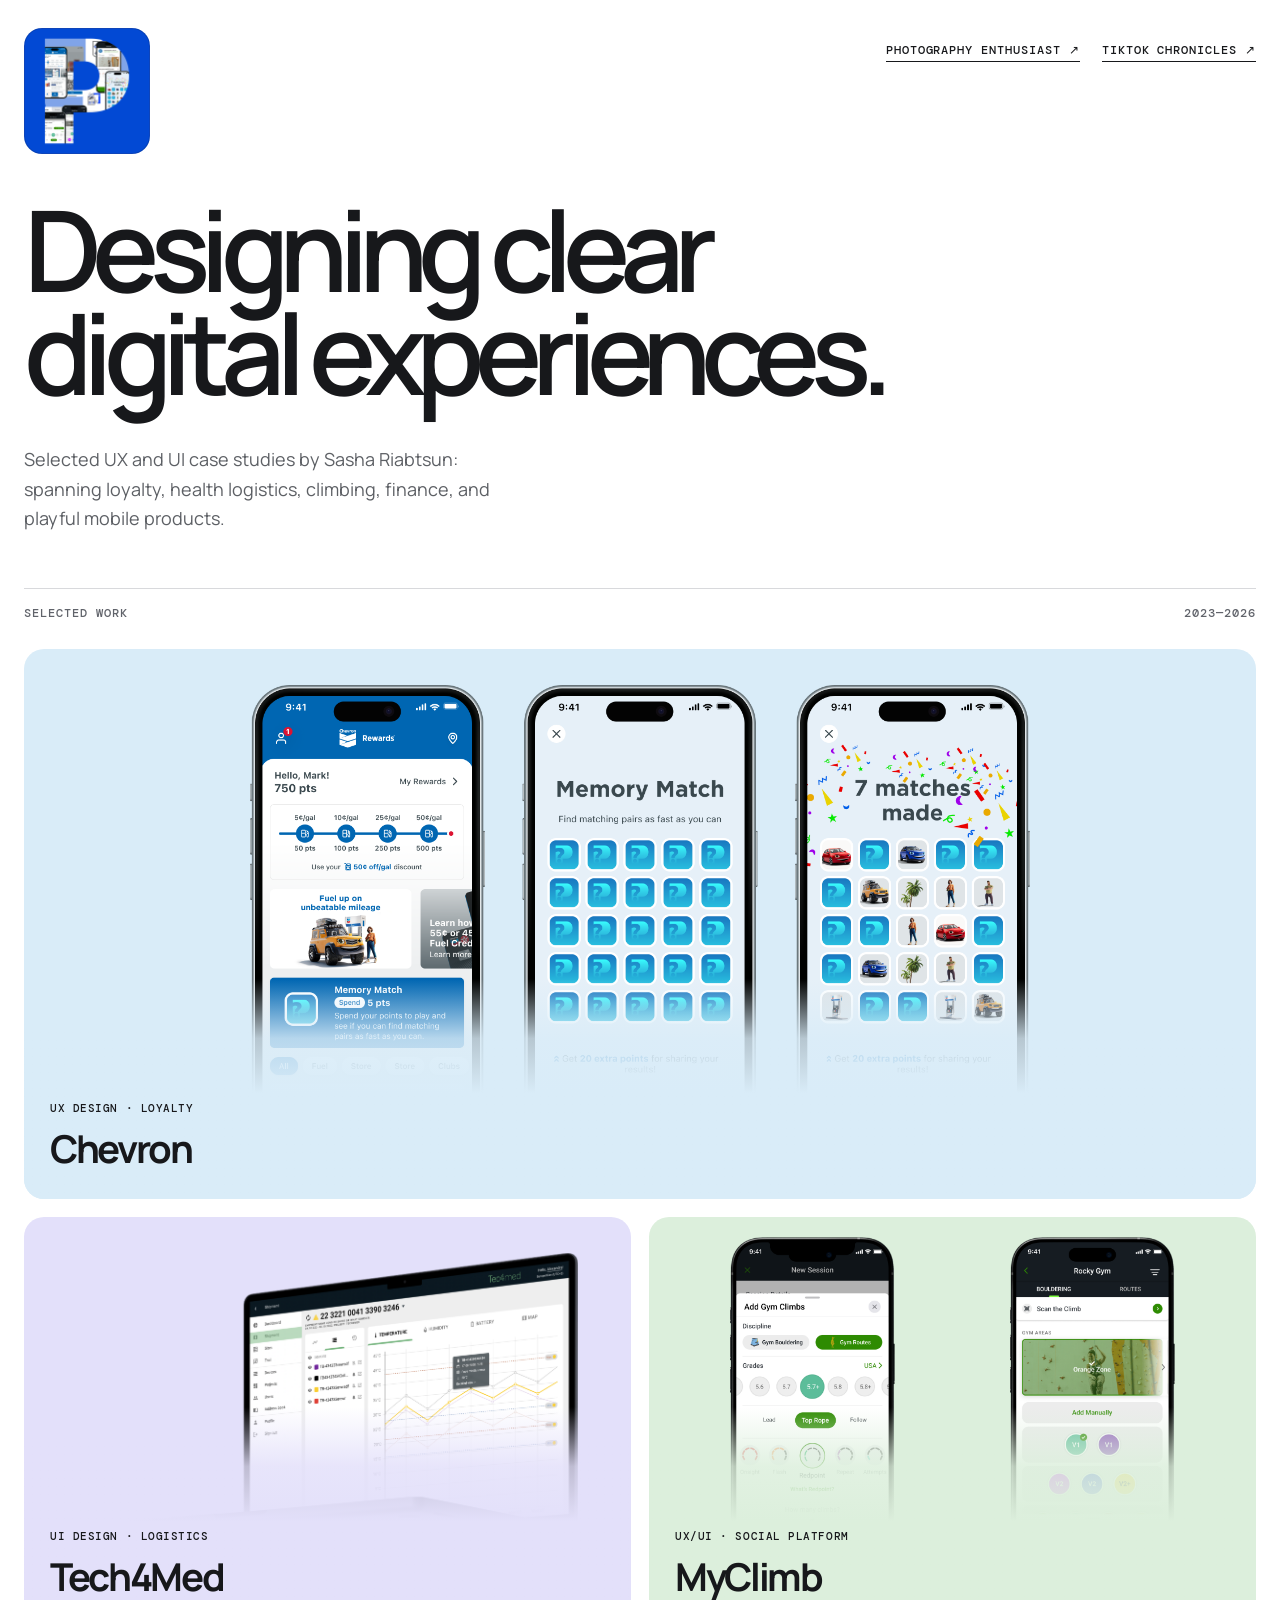
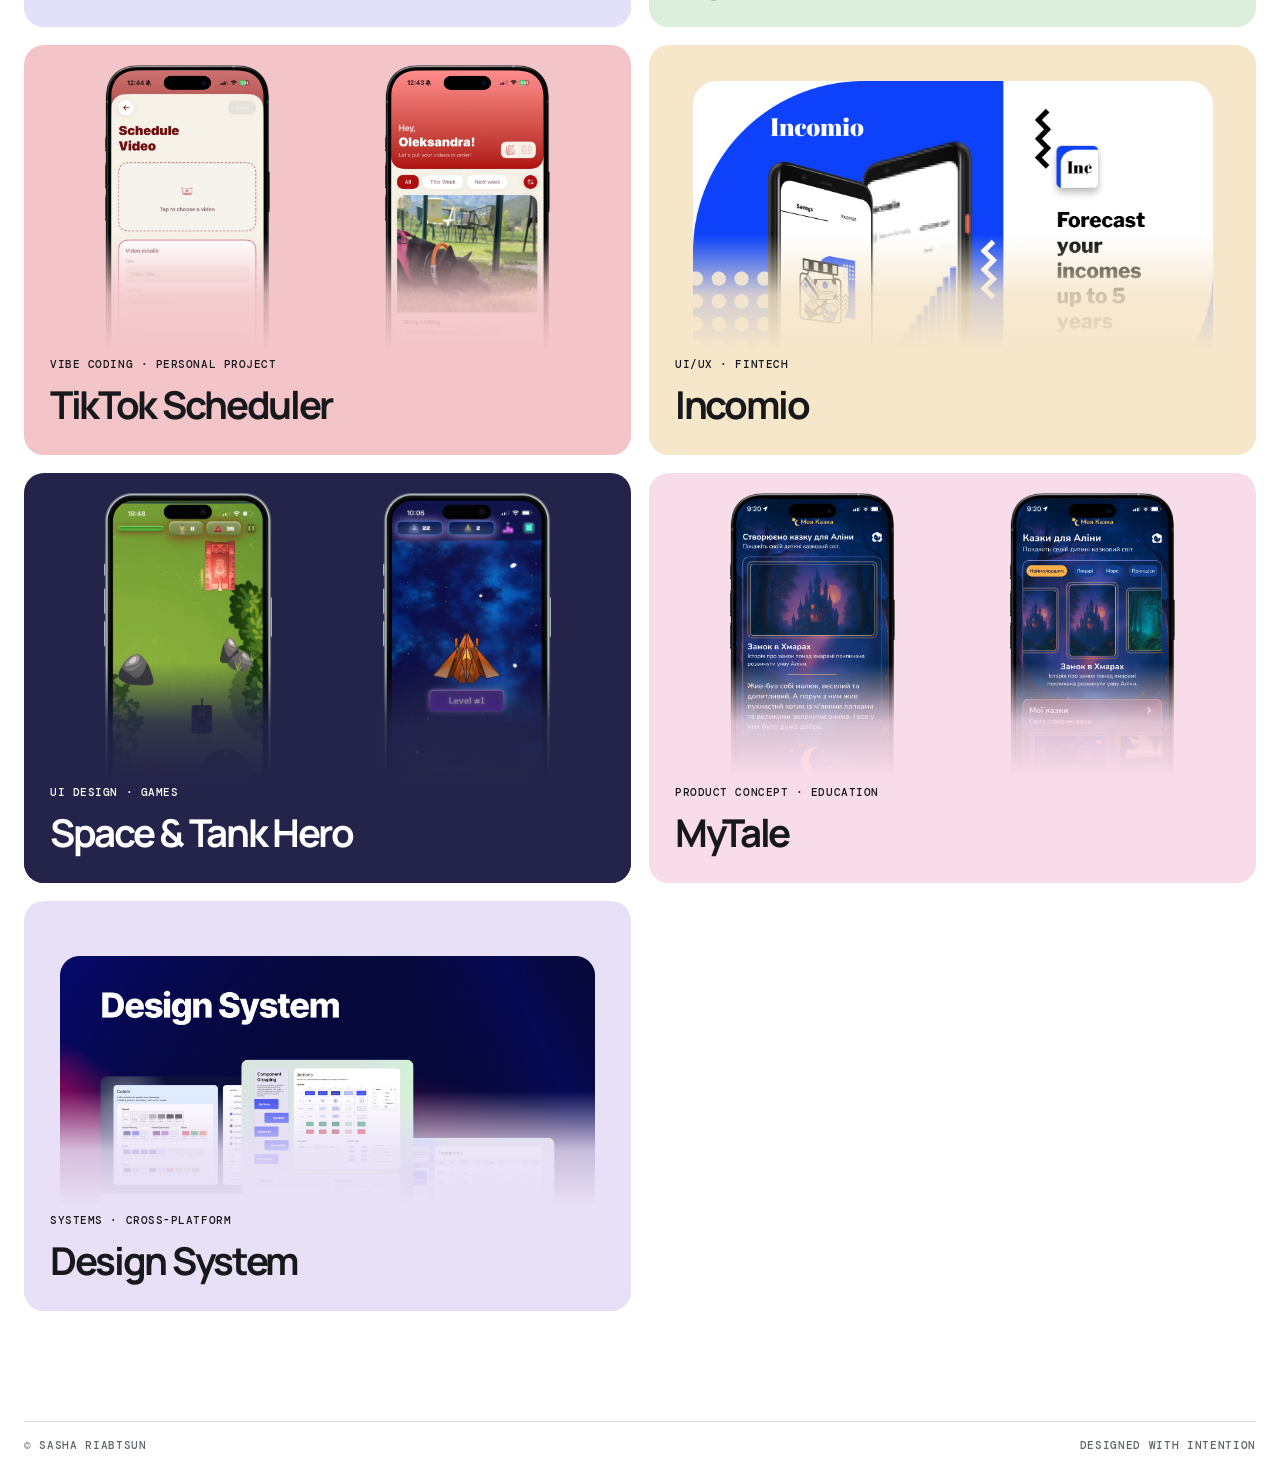
==== index.html @ 70781deb "Publish portfolio website" ====
<!doctype html><html lang="en"><head><meta charset="utf-8"><meta name="viewport" content="width=device-width,initial-scale=1"><title>Sasha Riabtsun — Product Designer</title><link rel="icon" type="image/png" href="assets/portfolio-cover.png"><link rel="stylesheet" href="home.css"></head><body><main><nav><a class="monogram" href="index.html" aria-label="Sasha Riabtsun home">SR</a><div class="nav-links"><a href="https://500px.com/p/alexandrariabtsun" target="_blank" rel="noreferrer">Photography enthusiast ↗</a><a href="https://www.tiktok.com/@sasha_in_barcelona?_r=1&amp;_t=ZS-98RG9i4rPUL" target="_blank" rel="noreferrer">TikTok Chronicles ↗</a></div></nav><header><h1>Designing clear<br>digital experiences.</h1><p class="intro">Selected UX and UI case studies by Sasha Riabtsun: spanning loyalty, health logistics, climbing, finance, and playful mobile products.</p></header><section><div class="section-line"><p>Selected work</p><p>2023—2026</p></div><div class="grid">
<a class="card blue wide" href="content/Sasha%20Riabtsun%20Portfolio/Chevron%20%E2%80%93%20UX%20for%20a%20Loyalty%20App%20in%20the%20Fueling%20Indu%201900cd2d980680aa974dd2f7d985b70f.html"><img src="content/Sasha%20Riabtsun%20Portfolio/Chevron%20%E2%80%93%20UX%20for%20a%20Loyalty%20App%20in%20the%20Fueling%20Indu/Brain%20Games/Memory_Match.png" alt="Chevron loyalty app"><span><small>UX design · Loyalty</small><strong>Chevron</strong></span></a>
<a class="card purple" href="content/Sasha%20Riabtsun%20Portfolio/Tech4Med%20%E2%80%93%20UI%20Design%20for%20Real-Time%20Pharmaceutical%20%202060cd2d9806801ba1ecde2ddce82567.html"><img src="content/Sasha%20Riabtsun%20Portfolio/Tech4Med%20%E2%80%93%20UI%20Design%20for%20Real-Time%20Pharmaceutical%20/alerts_on_map.png" alt="Tech4Med logistics"><span><small>UI design · Logistics</small><strong>Tech4Med</strong></span></a>
<a class="card green" href="content/Sasha%20Riabtsun%20Portfolio/MyClimb%20%E2%80%93%20UI%20UX%20Design%20for%20a%20Goal-Oriented%20Climbin%20750b65eea5a14d06bdee5d7507353a69.html"><img src="content/Sasha%20Riabtsun%20Portfolio/MyClimb%20%E2%80%93%20UI%20UX%20Design%20for%20a%20Goal-Oriented%20Climbin/Log%20a%20Climb%20Redesign/Group_10558.png" alt="MyClimb app"><span><small>UX/UI · Social platform</small><strong>MyClimb</strong></span></a>
<a class="card rose" href="content/Sasha%20Riabtsun%20Portfolio/TikTok%20Scheduler%20%E2%80%93%20Vibe%20coding%203ac0cd2d980680688961de1727eb89a5.html"><img src="content/Sasha%20Riabtsun%20Portfolio/TikTok%20Scheduler%20%E2%80%93%20Vibe%20coding/Screen_(1).png" alt="TikTok Scheduler"><span><small>Vibe coding · Personal project</small><strong>TikTok Scheduler</strong></span></a>
<a class="card peach" href="content/Sasha%20Riabtsun%20Portfolio/Incomio%20%E2%80%93%20UI%20UX%20for%20a%20Personal%20Finance%20Tracker%20b980a07eae554ff9bfe3c9d3b9a22a67.html"><img src="assets/incomio-forecast.png" alt="Incomio finance forecast"><span><small>UI/UX · Fintech</small><strong>Incomio</strong></span></a>
<a class="card dark" href="content/Sasha%20Riabtsun%20Portfolio/Space%20Hero%20%26%20Tank%20Hero%20%E2%80%93%20UI%20Design%20Concept%202220cd2d9806803e9ee3eaba07df48ff.html"><img src="content/Sasha%20Riabtsun%20Portfolio/Space%20Hero%20%26%20Tank%20Hero%20%E2%80%93%20UI%20Design%20Concept/tank.png" alt="Tank Hero game UI"><span><small>UI design · Games</small><strong>Space &amp; Tank Hero</strong></span></a>
<a class="card pink" href="content/Sasha%20Riabtsun%20Portfolio/MyTale%20%E2%80%94%20Tailored%20Fairy%20Tales%20with%20a%20Learning%20Purp%202ed0cd2d98068069a1f7dcc3b9ff24c3.html"><img src="content/Sasha%20Riabtsun%20Portfolio/MyTale%20%E2%80%94%20Tailored%20Fairy%20Tales%20with%20a%20Learning%20Purp/25.png" alt="MyTale story app"><span><small>Product concept · Education</small><strong>MyTale</strong></span></a>
<a class="card lilac" href="content/Sasha%20Riabtsun%20Portfolio/Design%20System%20%E2%80%93%20Scalable%20Foundations%20for%20Cross-Pla%201910cd2d980680759858c8224ed0670b.html"><img src="assets/design-system-overview.png" alt="Design system"><span><small>Systems · Cross-platform</small><strong>Design System</strong></span></a>
</div></section></main><footer><span>© Sasha Riabtsun</span><span>Designed with intention</span></footer></body></html>
---- home.css ----
@import url('https://fonts.googleapis.com/css2?family=DM+Mono:wght@400;500&family=Manrope:wght@400;500;600;700;800&display=swap');
*{box-sizing:border-box}
body{margin:0;background:#fff;color:#17181b;font-family:Manrope,Arial,sans-serif}
main,footer{width:min(1240px,calc(100% - 48px));margin:auto}
nav{display:flex;align-items:flex-start;justify-content:space-between;padding:28px 0 0;font:500 12px 'DM Mono',monospace;letter-spacing:.08em;text-transform:uppercase}
nav a{color:inherit}
.monogram{display:grid;place-items:center;width:126px;height:126px;border:1px solid rgba(23,24,27,.16);border-radius:18px;background:#0e4ed8 url('assets/portfolio-cover.png') center/contain no-repeat;color:transparent;text-decoration:none;letter-spacing:0;font-size:0}
.nav-links{display:flex;gap:22px;padding-top:14px}
.nav-links a{text-decoration:none;border-bottom:1px solid currentColor;padding-bottom:3px}
header{padding:2.75rem 0 6vh}
.eyebrow,.section-line{font:500 12px 'DM Mono',monospace;letter-spacing:.08em;text-transform:uppercase}
.eyebrow{margin:0 0 24px;color:#5d6065}
h1{font:600 clamp(3.5rem,8.8vw,8.3rem)/.91 Manrope,Arial,sans-serif;letter-spacing:-.085em;margin:0;max-width:980px}
.intro{max-width:500px;margin:42px 0 0;font-size:18px;line-height:1.65;color:#5d6065}
.section-line{border-top:1px solid #d8d9dc;padding-top:16px;margin-bottom:28px;display:flex;justify-content:space-between;color:#60636a}
.section-line p{margin:0}
.grid{display:grid;grid-template-columns:repeat(2,minmax(0,1fr));gap:18px}
.card{--card-bg:#d9e5f5;position:relative;display:block;overflow:hidden;min-height:410px;border-radius:20px;background:var(--card-bg);text-decoration:none;color:#17181b}
.card.wide{grid-column:span 2;min-height:550px}
.card img{position:absolute;width:100%;height:100%;object-fit:contain;padding:36px;transition:transform .55s cubic-bezier(.2,.7,.2,1)}
.card:hover img{transform:scale(1.045)}
.card span{position:absolute;inset:auto 0 0;display:flex;flex-direction:column;padding:122px 26px 24px;background:linear-gradient(to top,var(--card-bg) 48%,color-mix(in srgb,var(--card-bg) 84%,transparent) 73%,transparent 100%);z-index:3}
.card small{font:500 11px 'DM Mono',monospace;letter-spacing:.05em;text-transform:uppercase;margin-bottom:7px}
.card strong{font-size:clamp(1.5rem,3vw,2.4rem);letter-spacing:-.06em}
.blue{--card-bg:#d9ecf8}
.purple{--card-bg:#e3e0fa}
.purple>img{display:none}
.purple:before{content:"";position:absolute;inset:36px 42px 70px;background:url('assets/tech4med-laptop.png') center/contain no-repeat;transition:transform .55s cubic-bezier(.2,.7,.2,1)}
.purple:hover:before{transform:translateY(-12px) rotate(-1.5deg) scale(1.025)}
.green{--card-bg:#dcefdc}
.green>img,.pink>img,.rose>img,.dark>img{display:none}
.green:before,.green:after,.pink:before,.pink:after,.rose:before,.rose:after,.dark:before,.dark:after{content:"";position:absolute;background-position:center top;background-size:contain;background-repeat:no-repeat;transition:transform .55s cubic-bezier(.2,.7,.2,1)}
.green:before,.green:after{top:20px;bottom:48px;width:44%}
.green:before{left:5%;background-image:url('assets/myclimb-session.png')}
.green:after{right:5%;background-image:url('assets/myclimb-gym.png')}
.green:hover:before{transform:translateX(-6px) rotate(-1deg)}
.green:hover:after{transform:translateX(6px) rotate(1deg)}
.pink:hover:before{transform:translate(-12px,-12px) rotate(-4deg) scale(1.03)}
.pink:hover:after{transform:translate(12px,10px) rotate(4deg) scale(1.03)}
.peach{--card-bg:#f6e6ca}
.pink{--card-bg:#f9dce9}
.pink:before,.pink:after{top:20px;bottom:48px;width:44%}
.pink:before{left:5%;background-image:url('assets/mytale-create.png')}
.pink:after{right:5%;background-image:url('assets/mytale-library.png')}
.dark{--card-bg:#24244a;color:white}
.dark:before,.dark:after{top:20px;bottom:48px;width:44%}
.dark:before{left:5%;background-image:url('assets/tank-hero.png')}
.dark:after{right:5%;background-image:url('assets/space-hero.png')}
.dark:hover:before{transform:translate(-8px,10px) rotate(-3deg)}
.dark:hover:after{transform:translate(8px,-14px) rotate(3deg) scale(1.04)}
.rose{--card-bg:#f3c5c9}
.rose:before,.rose:after{top:20px;bottom:48px;width:44%}
.rose:before{left:5%;background-image:url('assets/tiktok-schedule.png')}
.rose:after{right:5%;background-image:url('assets/tiktok-feed.png')}
.rose:hover:before{transform:translateY(-14px) rotate(2deg)}
.rose:hover:after{transform:translateY(12px) rotate(-2deg)}
.lilac{--card-bg:#e8e0f6}
footer{margin:110px auto 32px;padding-top:16px;border-top:1px solid #d8d9dc;display:flex;justify-content:space-between;color:#60636a;font:500 11px 'DM Mono',monospace;letter-spacing:.06em;text-transform:uppercase}
@media(max-width:700px){main,footer{width:min(100% - 32px,1240px)}
nav{align-items:center;padding-top:20px}
.monogram{width:96px;height:96px;border-radius:15px}
.nav-links{flex-direction:column;gap:9px;padding-top:0;text-align:right;font-size:10px}
header{padding:2rem 0 5vh}
.grid{grid-template-columns:1fr}
.card,.card.wide{grid-column:auto;min-height:360px}
.card.wide{min-height:420px}
.card img{padding:22px}
.purple:before{inset:26px 32px 54px}
.card span{padding:112px 22px 22px}
.green:before,.green:after,.pink:before,.pink:after,.rose:before,.rose:after,.dark:before,.dark:after{top:16px;bottom:42px;width:43%}
.green:before,.pink:before,.rose:before,.dark:before{left:6%}
.green:after,.pink:after,.rose:after,.dark:after{right:6%}
footer{margin-top:66px}
}
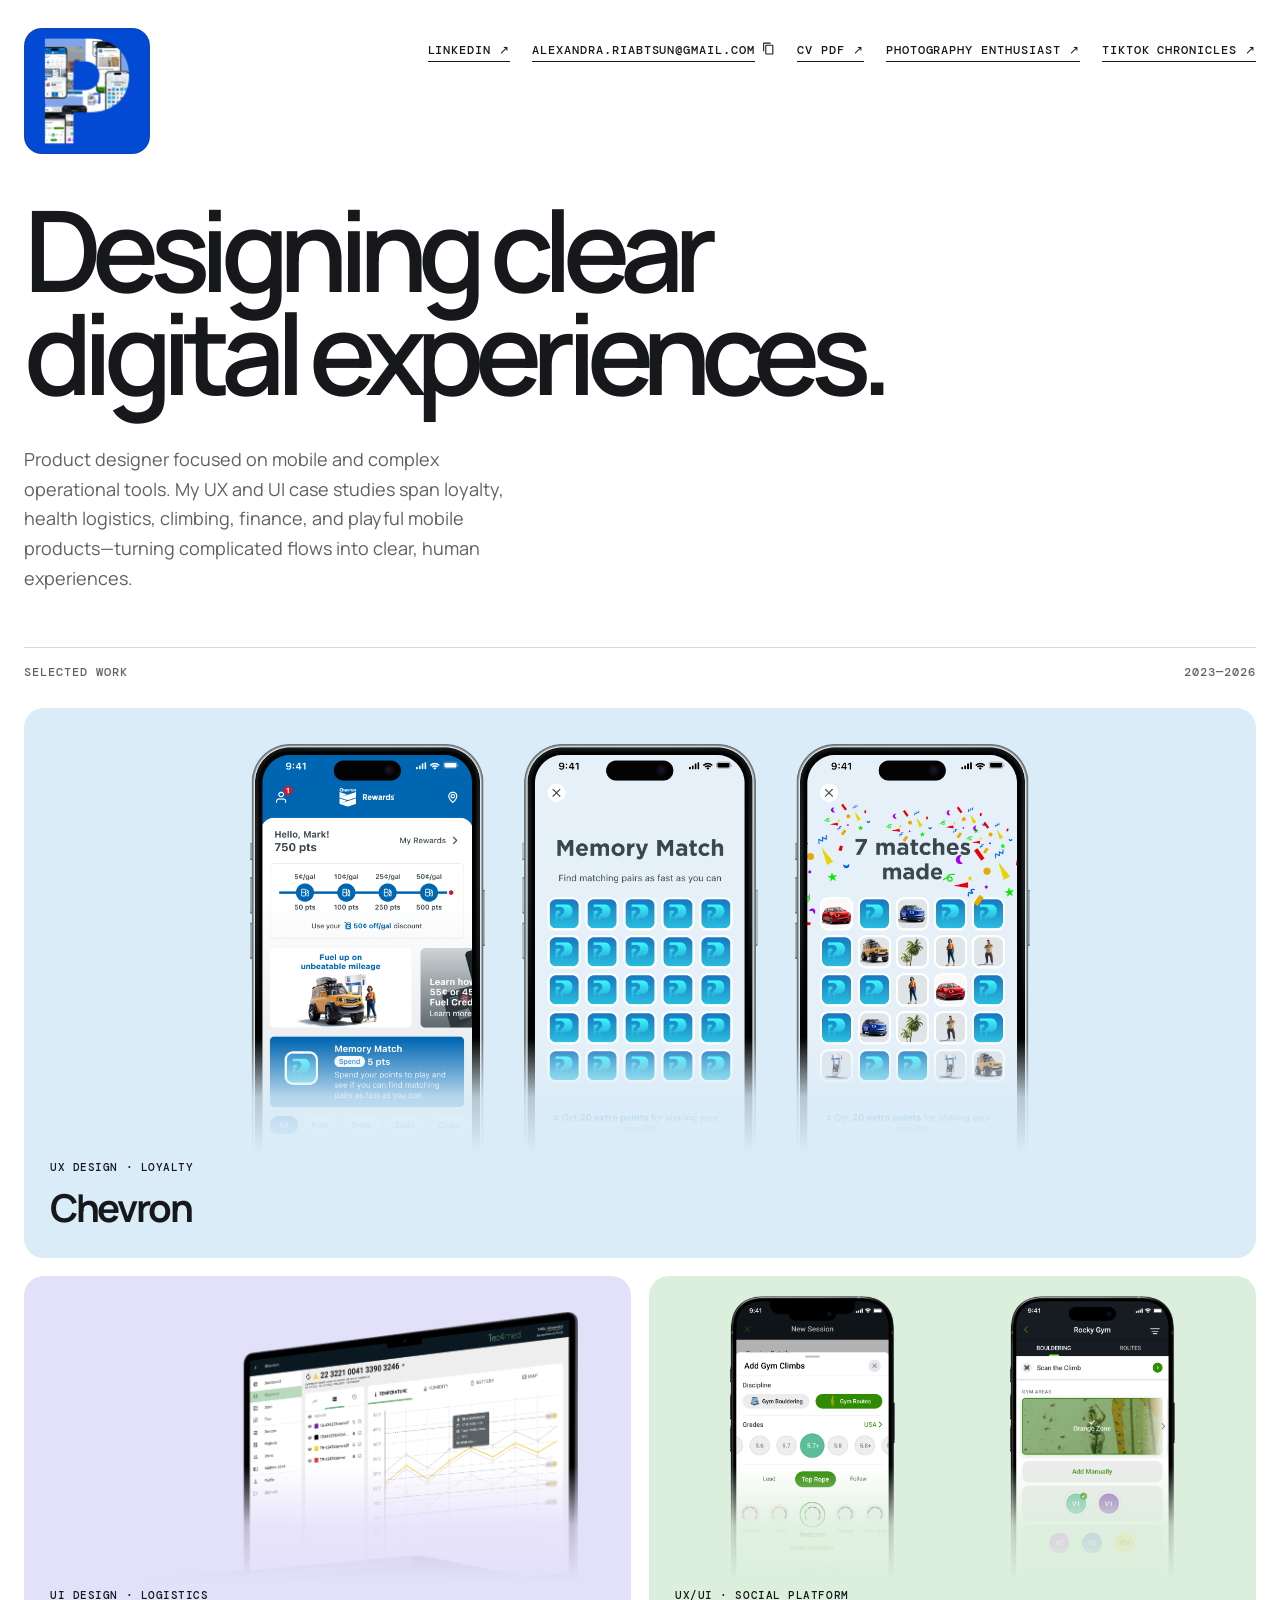
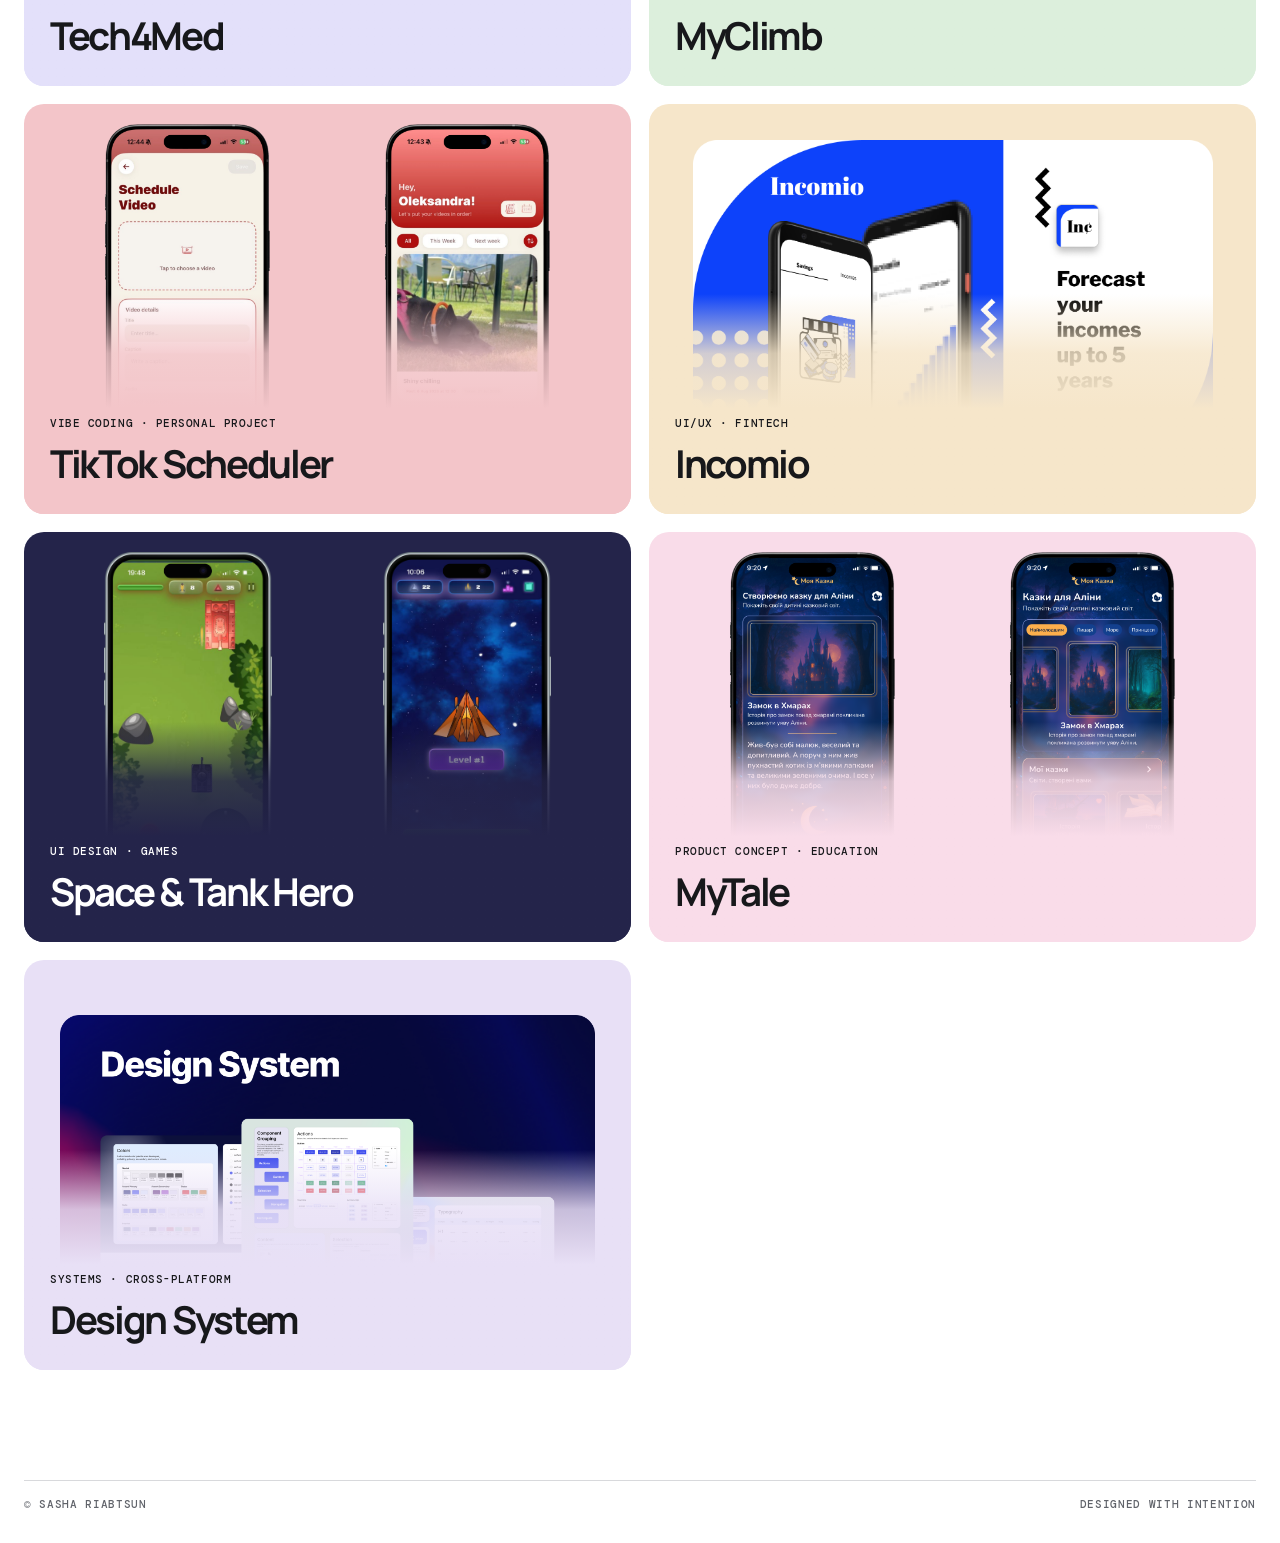
==== commit e973d810: "menu update" ====
--- a/index.html
+++ b/index.html
@@ -1,4 +1,4 @@
-<!doctype html><html lang="en"><head><meta charset="utf-8"><meta name="viewport" content="width=device-width,initial-scale=1"><title>Sasha Riabtsun — Product Designer</title><link rel="icon" type="image/png" href="assets/portfolio-cover.png"><link rel="stylesheet" href="home.css"></head><body><main><nav><a class="monogram" href="index.html" aria-label="Sasha Riabtsun home">SR</a><div class="nav-links"><a href="https://500px.com/p/alexandrariabtsun" target="_blank" rel="noreferrer">Photography enthusiast ↗</a><a href="https://www.tiktok.com/@sasha_in_barcelona?_r=1&amp;_t=ZS-98RG9i4rPUL" target="_blank" rel="noreferrer">TikTok Chronicles ↗</a></div></nav><header><h1>Designing clear<br>digital experiences.</h1><p class="intro">Selected UX and UI case studies by Sasha Riabtsun: spanning loyalty, health logistics, climbing, finance, and playful mobile products.</p></header><section><div class="section-line"><p>Selected work</p><p>2023—2026</p></div><div class="grid">
+<!doctype html><html lang="en"><head><meta charset="utf-8"><meta name="viewport" content="width=device-width,initial-scale=1"><title>Sasha Riabtsun — Product Designer</title><link rel="icon" type="image/png" href="assets/portfolio-cover.png"><link rel="stylesheet" href="home.css"></head><body><main><nav><a class="monogram" href="index.html" aria-label="Sasha Riabtsun home">SR</a><div class="nav-links"><a href="https://www.linkedin.com/in/alexandra-riabtsun/" target="_blank" rel="noreferrer">LinkedIn ↗</a><span class="email-actions"><a href="mailto:alexandra.riabtsun@gmail.com">alexandra.riabtsun@gmail.com</a><button class="copy-email" type="button" data-email="alexandra.riabtsun@gmail.com" aria-label="Copy email address" title="Copy email address"><svg viewBox="0 0 24 24" aria-hidden="true"><path d="M16 1H4c-1.1 0-2 .9-2 2v14h2V3h12V1zm3 4H8c-1.1 0-2 .9-2 2v14c0 1.1.9 2 2 2h11c1.1 0 2-.9 2-2V7c0-1.1-.9-2-2-2zm0 16H8V7h11v14z"/></svg></button></span><a href="assets/CV-Senior-Product-Designer-Riabtsun.pdf" target="_blank" rel="noreferrer">CV PDF ↗</a><a href="https://500px.com/p/alexandrariabtsun" target="_blank" rel="noreferrer">Photography enthusiast ↗</a><a href="https://www.tiktok.com/@sasha_in_barcelona?_r=1&amp;_t=ZS-98RG9i4rPUL" target="_blank" rel="noreferrer">TikTok Chronicles ↗</a></div></nav><header><h1>Designing clear<br>digital experiences.</h1><p class="intro">Product designer focused on mobile and complex operational tools. My UX and UI case studies span loyalty, health logistics, climbing, finance, and playful mobile products—turning complicated flows into clear, human experiences.</p></header><section><div class="section-line"><p>Selected work</p><p>2023—2026</p></div><div class="grid">
 <a class="card blue wide" href="content/Sasha%20Riabtsun%20Portfolio/Chevron%20%E2%80%93%20UX%20for%20a%20Loyalty%20App%20in%20the%20Fueling%20Indu%201900cd2d980680aa974dd2f7d985b70f.html"><img src="content/Sasha%20Riabtsun%20Portfolio/Chevron%20%E2%80%93%20UX%20for%20a%20Loyalty%20App%20in%20the%20Fueling%20Indu/Brain%20Games/Memory_Match.png" alt="Chevron loyalty app"><span><small>UX design · Loyalty</small><strong>Chevron</strong></span></a>
 <a class="card purple" href="content/Sasha%20Riabtsun%20Portfolio/Tech4Med%20%E2%80%93%20UI%20Design%20for%20Real-Time%20Pharmaceutical%20%202060cd2d9806801ba1ecde2ddce82567.html"><img src="content/Sasha%20Riabtsun%20Portfolio/Tech4Med%20%E2%80%93%20UI%20Design%20for%20Real-Time%20Pharmaceutical%20/alerts_on_map.png" alt="Tech4Med logistics"><span><small>UI design · Logistics</small><strong>Tech4Med</strong></span></a>
 <a class="card green" href="content/Sasha%20Riabtsun%20Portfolio/MyClimb%20%E2%80%93%20UI%20UX%20Design%20for%20a%20Goal-Oriented%20Climbin%20750b65eea5a14d06bdee5d7507353a69.html"><img src="content/Sasha%20Riabtsun%20Portfolio/MyClimb%20%E2%80%93%20UI%20UX%20Design%20for%20a%20Goal-Oriented%20Climbin/Log%20a%20Climb%20Redesign/Group_10558.png" alt="MyClimb app"><span><small>UX/UI · Social platform</small><strong>MyClimb</strong></span></a>
@@ -7,4 +7,4 @@
 <a class="card dark" href="content/Sasha%20Riabtsun%20Portfolio/Space%20Hero%20%26%20Tank%20Hero%20%E2%80%93%20UI%20Design%20Concept%202220cd2d9806803e9ee3eaba07df48ff.html"><img src="content/Sasha%20Riabtsun%20Portfolio/Space%20Hero%20%26%20Tank%20Hero%20%E2%80%93%20UI%20Design%20Concept/tank.png" alt="Tank Hero game UI"><span><small>UI design · Games</small><strong>Space &amp; Tank Hero</strong></span></a>
 <a class="card pink" href="content/Sasha%20Riabtsun%20Portfolio/MyTale%20%E2%80%94%20Tailored%20Fairy%20Tales%20with%20a%20Learning%20Purp%202ed0cd2d98068069a1f7dcc3b9ff24c3.html"><img src="content/Sasha%20Riabtsun%20Portfolio/MyTale%20%E2%80%94%20Tailored%20Fairy%20Tales%20with%20a%20Learning%20Purp/25.png" alt="MyTale story app"><span><small>Product concept · Education</small><strong>MyTale</strong></span></a>
 <a class="card lilac" href="content/Sasha%20Riabtsun%20Portfolio/Design%20System%20%E2%80%93%20Scalable%20Foundations%20for%20Cross-Pla%201910cd2d980680759858c8224ed0670b.html"><img src="assets/design-system-overview.png" alt="Design system"><span><small>Systems · Cross-platform</small><strong>Design System</strong></span></a>
-</div></section></main><footer><span>© Sasha Riabtsun</span><span>Designed with intention</span></footer></body></html>
+</div></section></main><footer><span>© Sasha Riabtsun</span><span>Designed with intention</span></footer><script>document.querySelector('.copy-email')?.addEventListener('click',async event=>{const button=event.currentTarget;try{await navigator.clipboard.writeText(button.dataset.email);button.classList.add('is-copied');button.setAttribute('aria-label','Email copied');button.setAttribute('title','Email copied');setTimeout(()=>{button.classList.remove('is-copied');button.setAttribute('aria-label','Copy email address');button.setAttribute('title','Copy email address')},1600)}catch{button.setAttribute('title','Could not copy email')}})</script></body></html>
--- a/home.css
+++ b/home.css
@@ -7,6 +7,11 @@
 .monogram{display:grid;place-items:center;width:126px;height:126px;border:1px solid rgba(23,24,27,.16);border-radius:18px;background:#0e4ed8 url('assets/portfolio-cover.png') center/contain no-repeat;color:transparent;text-decoration:none;letter-spacing:0;font-size:0}
 .nav-links{display:flex;gap:22px;padding-top:14px}
 .nav-links a{text-decoration:none;border-bottom:1px solid currentColor;padding-bottom:3px}
+.email-actions{display:flex;align-items:flex-start;gap:7px}
+.copy-email{display:grid;place-items:center;appearance:none;border:0;background:none;color:inherit;padding:0;line-height:1;cursor:pointer}
+.copy-email svg{width:13px;height:13px;fill:currentColor}
+.copy-email.is-copied{color:#16803c}
+.copy-email:focus-visible,.nav-links a:focus-visible{outline:2px solid #0e4ed8;outline-offset:4px}
 header{padding:2.75rem 0 6vh}
 .eyebrow,.section-line{font:500 12px 'DM Mono',monospace;letter-spacing:.08em;text-transform:uppercase}
 .eyebrow{margin:0 0 24px;color:#5d6065}
@@ -57,9 +62,10 @@
 .lilac{--card-bg:#e8e0f6}
 footer{margin:110px auto 32px;padding-top:16px;border-top:1px solid #d8d9dc;display:flex;justify-content:space-between;color:#60636a;font:500 11px 'DM Mono',monospace;letter-spacing:.06em;text-transform:uppercase}
 @media(max-width:700px){main,footer{width:min(100% - 32px,1240px)}
-nav{align-items:center;padding-top:20px}
+nav{flex-direction:column;align-items:flex-start;padding-top:20px}
 .monogram{width:96px;height:96px;border-radius:15px}
-.nav-links{flex-direction:column;gap:9px;padding-top:0;text-align:right;font-size:10px}
+.nav-links{align-items:flex-start;flex-direction:column;gap:9px;margin-top:18px;padding-top:0;text-align:left;font-size:10px}
+.email-actions{justify-content:flex-start;gap:6px}
 header{padding:2rem 0 5vh}
 .grid{grid-template-columns:1fr}
 .card,.card.wide{grid-column:auto;min-height:360px}
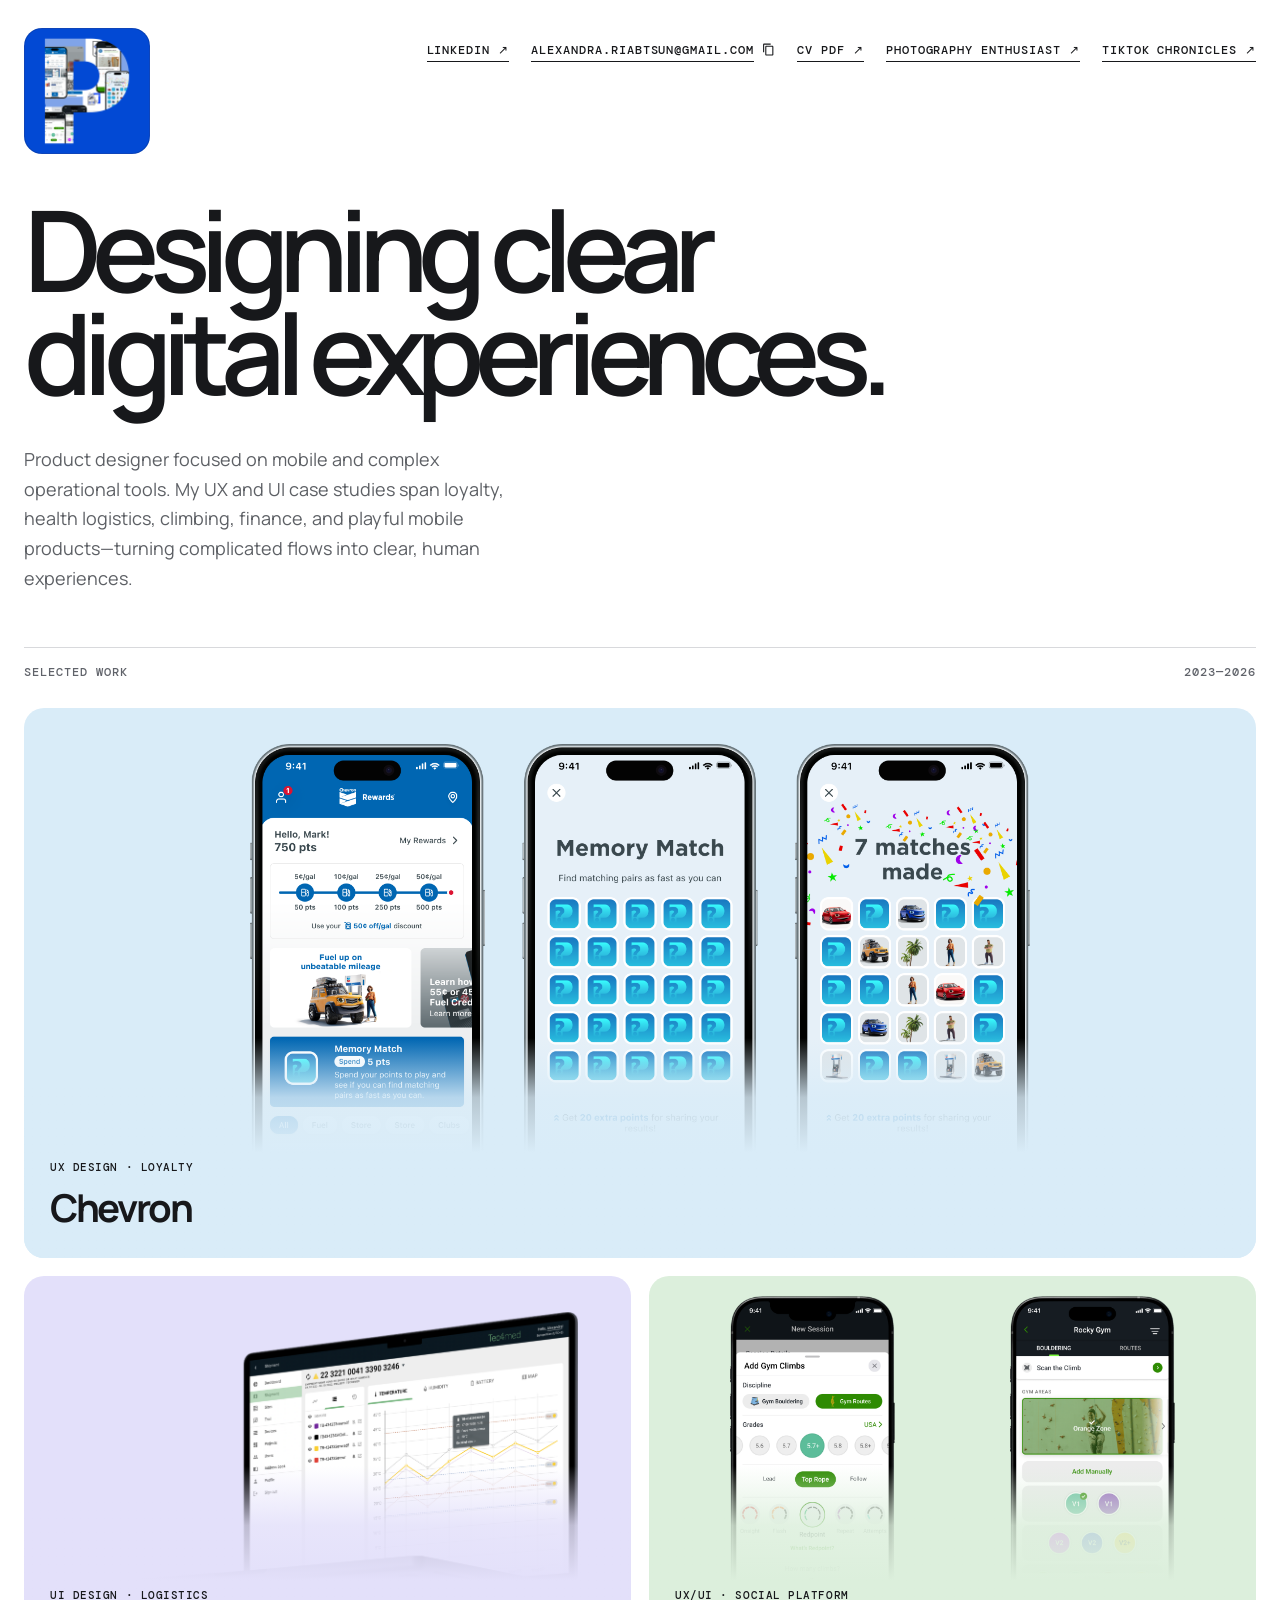
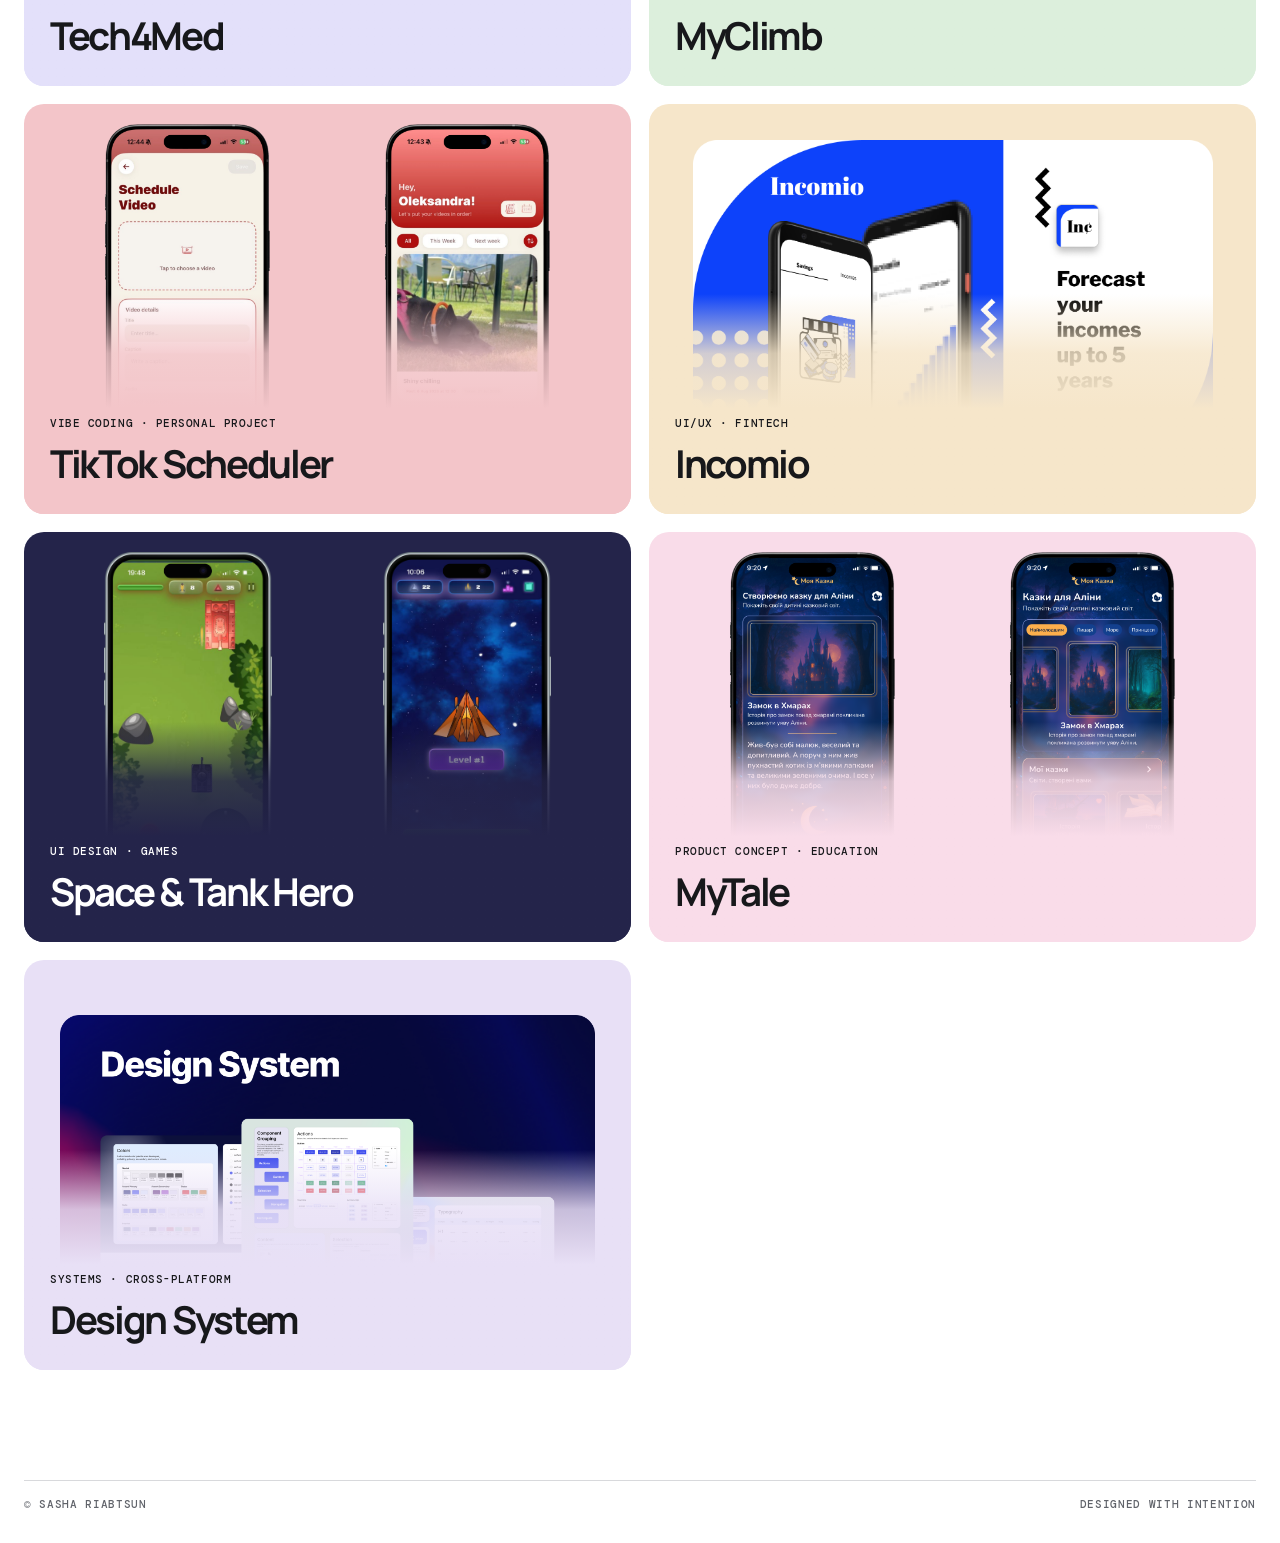
==== commit a3d9c883: "copy icon and responsiveness" ====
--- a/index.html
+++ b/index.html
@@ -1,4 +1,4 @@
-<!doctype html><html lang="en"><head><meta charset="utf-8"><meta name="viewport" content="width=device-width,initial-scale=1"><title>Sasha Riabtsun — Product Designer</title><link rel="icon" type="image/png" href="assets/portfolio-cover.png"><link rel="stylesheet" href="home.css"></head><body><main><nav><a class="monogram" href="index.html" aria-label="Sasha Riabtsun home">SR</a><div class="nav-links"><a href="https://www.linkedin.com/in/alexandra-riabtsun/" target="_blank" rel="noreferrer">LinkedIn ↗</a><span class="email-actions"><a href="mailto:alexandra.riabtsun@gmail.com">alexandra.riabtsun@gmail.com</a><button class="copy-email" type="button" data-email="alexandra.riabtsun@gmail.com" aria-label="Copy email address" title="Copy email address"><svg viewBox="0 0 24 24" aria-hidden="true"><path d="M16 1H4c-1.1 0-2 .9-2 2v14h2V3h12V1zm3 4H8c-1.1 0-2 .9-2 2v14c0 1.1.9 2 2 2h11c1.1 0 2-.9 2-2V7c0-1.1-.9-2-2-2zm0 16H8V7h11v14z"/></svg></button></span><a href="assets/CV-Senior-Product-Designer-Riabtsun.pdf" target="_blank" rel="noreferrer">CV PDF ↗</a><a href="https://500px.com/p/alexandrariabtsun" target="_blank" rel="noreferrer">Photography enthusiast ↗</a><a href="https://www.tiktok.com/@sasha_in_barcelona?_r=1&amp;_t=ZS-98RG9i4rPUL" target="_blank" rel="noreferrer">TikTok Chronicles ↗</a></div></nav><header><h1>Designing clear<br>digital experiences.</h1><p class="intro">Product designer focused on mobile and complex operational tools. My UX and UI case studies span loyalty, health logistics, climbing, finance, and playful mobile products—turning complicated flows into clear, human experiences.</p></header><section><div class="section-line"><p>Selected work</p><p>2023—2026</p></div><div class="grid">
+<!doctype html><html lang="en"><head><meta charset="utf-8"><meta name="viewport" content="width=device-width,initial-scale=1"><title>Sasha Riabtsun — Product Designer</title><link rel="icon" type="image/png" href="assets/portfolio-cover.png"><link rel="stylesheet" href="home.css"><style>@media(max-width:700px){nav{flex-direction:column!important;align-items:flex-start!important}.nav-links{align-items:flex-start!important;flex-direction:column!important;margin-top:18px!important;padding-top:0!important;text-align:left!important}.email-actions{justify-content:flex-start!important}}</style></head><body><main><nav><a class="monogram" href="index.html" aria-label="Sasha Riabtsun home">SR</a><div class="nav-links"><a href="https://www.linkedin.com/in/alexandra-riabtsun/" target="_blank" rel="noreferrer">LinkedIn ↗</a><span class="email-actions"><a href="mailto:alexandra.riabtsun@gmail.com">alexandra.riabtsun@gmail.com</a><button class="copy-email" type="button" data-email="alexandra.riabtsun@gmail.com" aria-label="Copy email address" title="Copy email address" style="display:inline-grid;place-items:center;width:14px;height:14px;border:0;background:none;padding:0;color:inherit"><svg width="14" height="14" viewBox="0 0 24 24" fill="currentColor" aria-hidden="true"><path d="M16 1H4c-1.1 0-2 .9-2 2v14h2V3h12V1zm3 4H8c-1.1 0-2 .9-2 2v14c0 1.1.9 2 2 2h11c1.1 0 2-.9 2-2V7c0-1.1-.9-2-2-2zm0 16H8V7h11v14z"/></svg></button></span><a href="assets/CV-Senior-Product-Designer-Riabtsun.pdf" target="_blank" rel="noreferrer">CV PDF ↗</a><a href="https://500px.com/p/alexandrariabtsun" target="_blank" rel="noreferrer">Photography enthusiast ↗</a><a href="https://www.tiktok.com/@sasha_in_barcelona?_r=1&amp;_t=ZS-98RG9i4rPUL" target="_blank" rel="noreferrer">TikTok Chronicles ↗</a></div></nav><header><h1>Designing clear<br>digital experiences.</h1><p class="intro">Product designer focused on mobile and complex operational tools. My UX and UI case studies span loyalty, health logistics, climbing, finance, and playful mobile products—turning complicated flows into clear, human experiences.</p></header><section><div class="section-line"><p>Selected work</p><p>2023—2026</p></div><div class="grid">
 <a class="card blue wide" href="content/Sasha%20Riabtsun%20Portfolio/Chevron%20%E2%80%93%20UX%20for%20a%20Loyalty%20App%20in%20the%20Fueling%20Indu%201900cd2d980680aa974dd2f7d985b70f.html"><img src="content/Sasha%20Riabtsun%20Portfolio/Chevron%20%E2%80%93%20UX%20for%20a%20Loyalty%20App%20in%20the%20Fueling%20Indu/Brain%20Games/Memory_Match.png" alt="Chevron loyalty app"><span><small>UX design · Loyalty</small><strong>Chevron</strong></span></a>
 <a class="card purple" href="content/Sasha%20Riabtsun%20Portfolio/Tech4Med%20%E2%80%93%20UI%20Design%20for%20Real-Time%20Pharmaceutical%20%202060cd2d9806801ba1ecde2ddce82567.html"><img src="content/Sasha%20Riabtsun%20Portfolio/Tech4Med%20%E2%80%93%20UI%20Design%20for%20Real-Time%20Pharmaceutical%20/alerts_on_map.png" alt="Tech4Med logistics"><span><small>UI design · Logistics</small><strong>Tech4Med</strong></span></a>
 <a class="card green" href="content/Sasha%20Riabtsun%20Portfolio/MyClimb%20%E2%80%93%20UI%20UX%20Design%20for%20a%20Goal-Oriented%20Climbin%20750b65eea5a14d06bdee5d7507353a69.html"><img src="content/Sasha%20Riabtsun%20Portfolio/MyClimb%20%E2%80%93%20UI%20UX%20Design%20for%20a%20Goal-Oriented%20Climbin/Log%20a%20Climb%20Redesign/Group_10558.png" alt="MyClimb app"><span><small>UX/UI · Social platform</small><strong>MyClimb</strong></span></a>
